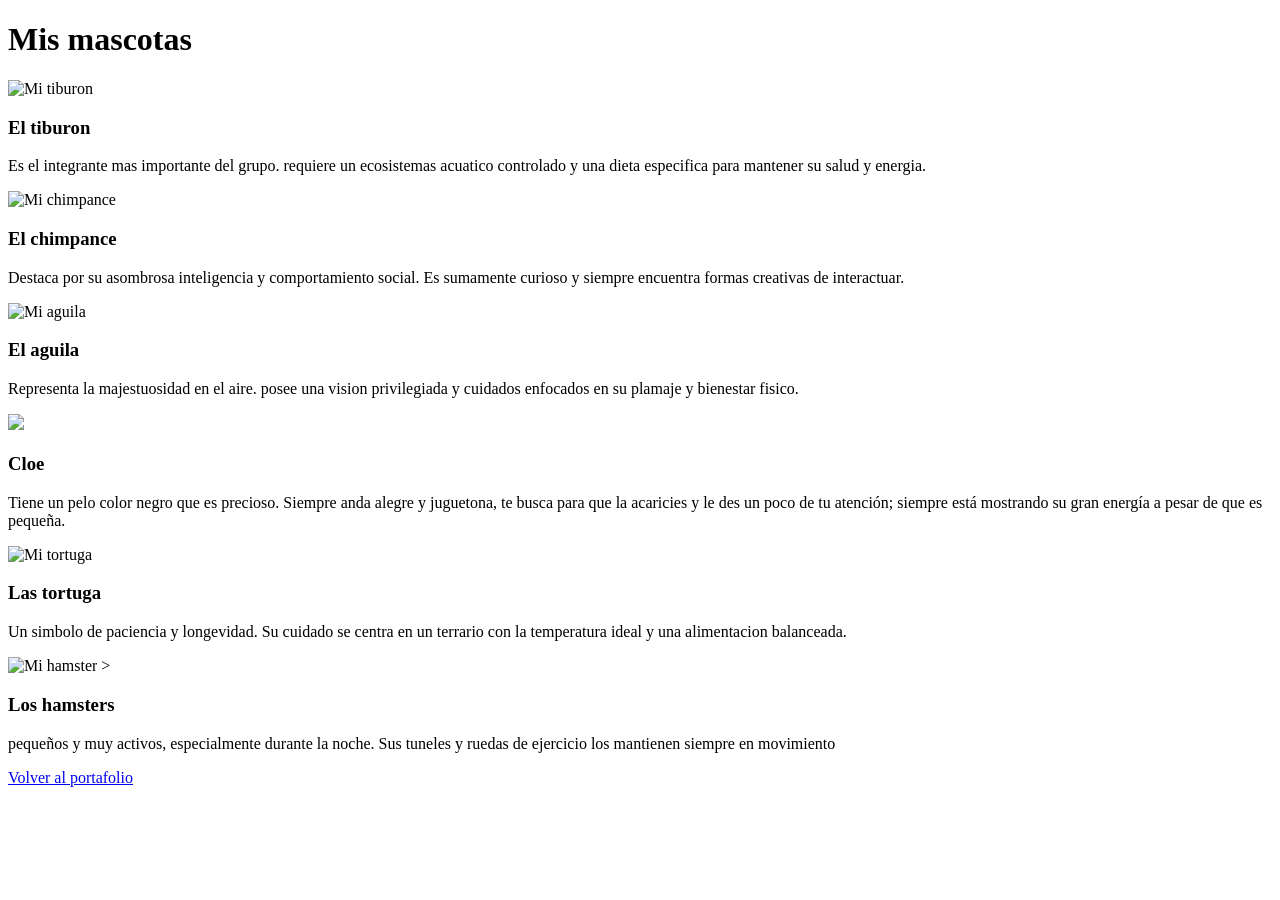
==== src/views/mascotas.html @ 564b0481 "mascotas-incorporado" ====
<!DOCTYPE html>
<html lang="es">

<head>
    <meta charset="UTF-8">
    <meta name="viewport" content="width=device-width, initial-scale=1.0">
    <title>Mis mascotas</title>
    <link rel="stylesheet" href="/portafolio-html/src/css/mascota.css">
</head>

<body>
    <header>
        <h1>Mis mascotas</h1>
    </header>
    <main>
        <section class="galeria-mascotas">
            <article class="tarjeta-mascotas">
                <img src="/portafolio-html/public/img/tibu.webp" alt="Mi tiburon">
                <h3>El tiburon</h3>
                <p>Es el integrante mas importante del grupo. requiere un ecosistemas acuatico controlado y una dieta
                    especifica para mantener su salud y energia.</p>
            </article>
            <article class="tarjeta-mascotas">
                <img src="/portafolio-html/public/img/cesar.webp" alt="Mi chimpance">
                <h3>El chimpance</h3>
                <p>Destaca por su asombrosa inteligencia y comportamiento social. Es sumamente curioso y siempre
                    encuentra formas creativas de interactuar. </p>
            </article>
            <article class="tarjeta-mascotas">
                <img src="/portafolio-html/public/img/eagle.webp" alt="Mi aguila">
                <h3>El aguila</h3>
                <p>Representa la majestuosidad en el aire. posee una vision privilegiada y cuidados enfocados en su
                    plamaje y bienestar fisico.</p>
            </article>
            <article class="tarjeta-mascotas">
                <img src="/portafolio-html/public/img/chloe.webp">
                <h3>Cloe</h3>
                <p>Tiene un pelo color negro que es precioso. Siempre anda alegre y juguetona, te busca para que la
                    acaricies y le des un poco de tu atención; siempre está mostrando su gran energía a pesar de que es
                    pequeña.</p>
            </article>
            <article class="tarjeta-mascotas">
                <img src="/portafolio-html/public/img/tt.webp" alt="Mi tortuga">
                <h3>Las tortuga</h3>
                <P>Un simbolo de paciencia y longevidad. Su cuidado se centra en un terrario con la temperatura ideal y
                    una alimentacion balanceada.</P>
            </article>
            <article class="tarjeta-mascotas">
                <img src="/portafolio-html/public/img/fg.webp" alt="Mi hamster">
                ><h3>Los hamsters</h3>
                <p>pequeños y muy activos, especialmente durante la noche. Sus tuneles y ruedas de ejercicio los
                    mantienen siempre en movimiento</p>
            </article>

        </section>
    </main>

    <footer>
        <nav>
        <a href="/portafolio-html/index.html" class="btn-volver">Volver al portafolio</a>
        </nav>
    </footer>
</body>

</html>
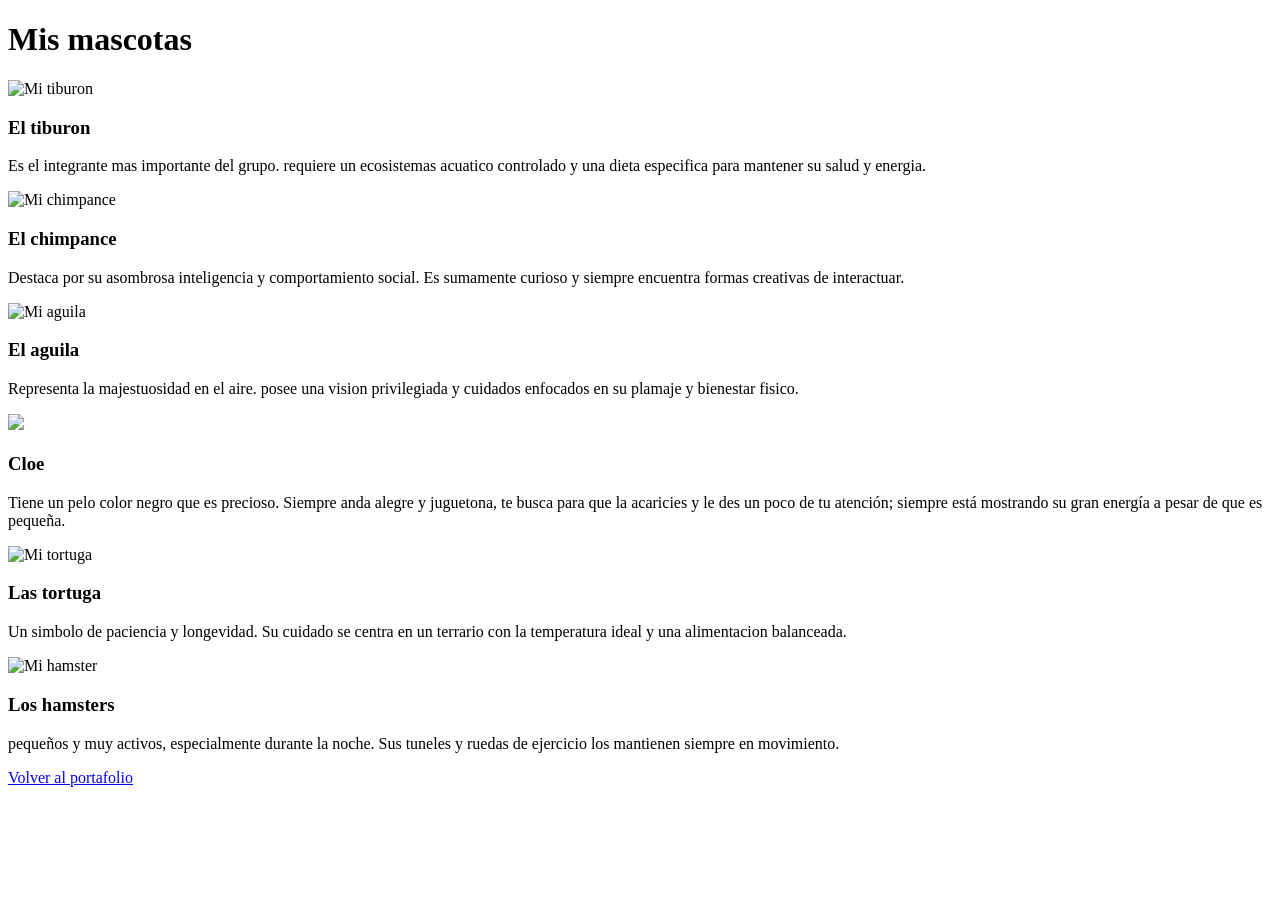
==== commit d59eef0b: "respinsive terminado" ====
--- a/src/views/mascotas.html
+++ b/src/views/mascotas.html
@@ -47,9 +47,9 @@
             </article>
             <article class="tarjeta-mascotas">
                 <img src="/portafolio-html/public/img/fg.webp" alt="Mi hamster">
-                ><h3>Los hamsters</h3>
+                <h3>Los hamsters</h3>
                 <p>pequeños y muy activos, especialmente durante la noche. Sus tuneles y ruedas de ejercicio los
-                    mantienen siempre en movimiento</p>
+                    mantienen siempre en movimiento.</p>
             </article>
 
         </section>
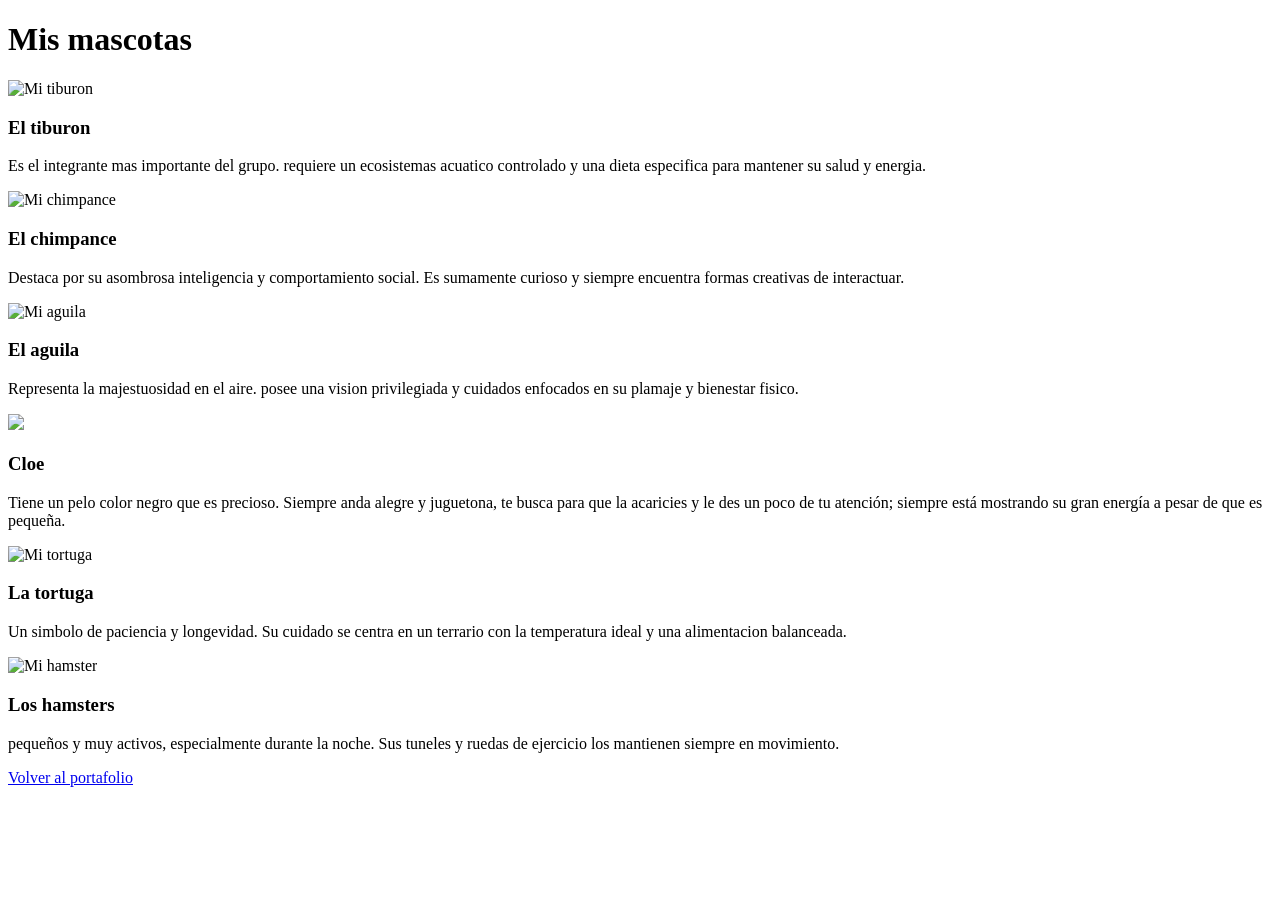
==== commit 6f2447f6: "update" ====
--- a/src/views/mascotas.html
+++ b/src/views/mascotas.html
@@ -15,19 +15,19 @@
     <main>
         <section class="galeria-mascotas">
             <article class="tarjeta-mascotas">
-                <img src="/portafolio-html/public/img/tibu.webp" alt="Mi tiburon">
+                <img src="/portafolio-html/public/img/tiburon.jpeg" alt="Mi tiburon">
                 <h3>El tiburon</h3>
                 <p>Es el integrante mas importante del grupo. requiere un ecosistemas acuatico controlado y una dieta
                     especifica para mantener su salud y energia.</p>
             </article>
             <article class="tarjeta-mascotas">
-                <img src="/portafolio-html/public/img/cesar.webp" alt="Mi chimpance">
+                <img src="/portafolio-html/public/img/chimopance.jpeg" alt="Mi chimpance">
                 <h3>El chimpance</h3>
                 <p>Destaca por su asombrosa inteligencia y comportamiento social. Es sumamente curioso y siempre
                     encuentra formas creativas de interactuar. </p>
             </article>
             <article class="tarjeta-mascotas">
-                <img src="/portafolio-html/public/img/eagle.webp" alt="Mi aguila">
+                <img src="/portafolio-html/public/img/aguila.jpg" alt="Mi aguila">
                 <h3>El aguila</h3>
                 <p>Representa la majestuosidad en el aire. posee una vision privilegiada y cuidados enfocados en su
                     plamaje y bienestar fisico.</p>
@@ -40,13 +40,13 @@
                     pequeña.</p>
             </article>
             <article class="tarjeta-mascotas">
-                <img src="/portafolio-html/public/img/tt.webp" alt="Mi tortuga">
-                <h3>Las tortuga</h3>
+                <img src="/portafolio-html/public/img/tortuga.jpg" alt="Mi tortuga">
+                <h3>La tortuga</h3>
                 <P>Un simbolo de paciencia y longevidad. Su cuidado se centra en un terrario con la temperatura ideal y
                     una alimentacion balanceada.</P>
             </article>
             <article class="tarjeta-mascotas">
-                <img src="/portafolio-html/public/img/fg.webp" alt="Mi hamster">
+                <img src="/portafolio-html/public/img/hamster.jpeg" alt="Mi hamster">
                 <h3>Los hamsters</h3>
                 <p>pequeños y muy activos, especialmente durante la noche. Sus tuneles y ruedas de ejercicio los
                     mantienen siempre en movimiento.</p>
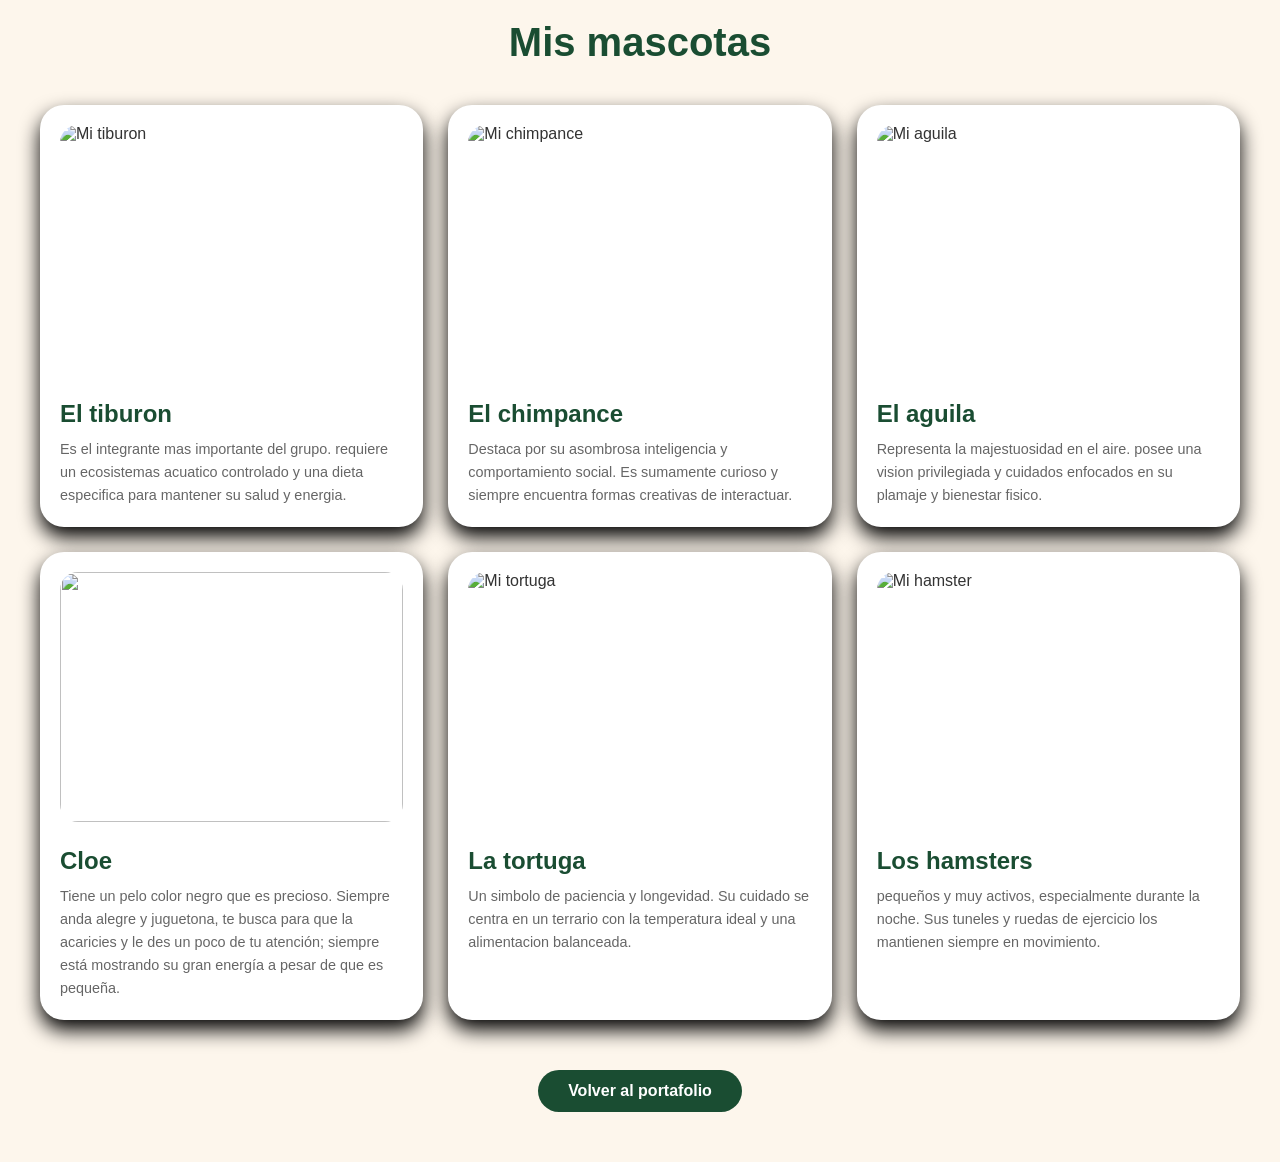
==== commit 32ba04da: "." ====
--- a/src/views/mascotas.html
+++ b/src/views/mascotas.html
@@ -5,7 +5,7 @@
     <meta charset="UTF-8">
     <meta name="viewport" content="width=device-width, initial-scale=1.0">
     <title>Mis mascotas</title>
-    <link rel="stylesheet" href="/portafolio-html/src/css/mascota.css">
+    <link rel="stylesheet" href="../css/mascota.css">
 </head>
 
 <body>
--- a/src/css/mascota.css
+++ b/src/css/mascota.css
@@ -0,0 +1,106 @@
+*{
+    margin: 0;
+    padding: 0;
+    box-sizing: border-box;
+    list-style: none; }
+
+@import url('https://fonts.googleapis.com/css2?family=Manrope:wght@400;600;800&display=swap');
+
+body{
+    background-color: #fdf6ec;
+    font-family: 'manrope',sans-serif;
+    color: #333;
+    margin: 0;
+    padding: 20px;
+}
+header h1{
+    text-align: center;
+    color: #1a4d32;
+    font-weight: 800;
+    font-size: 2.5rem;
+    margin-bottom: 40px;
+
+}
+
+.galeria-mascotas{
+    display: grid;
+    grid-template-columns: repeat(3,1fr);
+    gap:25px;
+    max-width: 1200px;  
+    margin: 0 auto;
+}
+
+.tarjeta-mascotas{
+    background: white;
+    border-radius: 24px;
+    padding: 20px;
+    box-shadow: 0 10px 20px rgba(0, 0, 0, 05);
+    transition:0.3s ease;
+    display: flex;
+    flex-direction: column;
+
+}
+.tarjeta-mascotas:hover{
+    transform: translateY(-5px);
+}
+
+.tarjeta-mascotas img{
+    width: 100%;
+    height: 250px;
+    object-fit: cover;
+    border-radius: 18px;
+    margin-bottom: 15px;
+}
+
+.tarjeta-mascotas h3{
+    margin: 10px 0;
+    font-size: 1.5rem;
+    color: #1a4d32;
+}
+
+.tarjeta-mascotas p{
+    font-size: 0.9rem;
+    line-height: 1.6;
+    color: #666;
+    flex-grow: 1;
+}
+
+footer{
+    text-align: center;
+    margin-top: 50px;
+    padding-bottom: 30px;
+}
+
+.btn-volver{
+    background-color:#1a4d32 ;
+    color: white;
+    padding: 12px 30px;
+    border-radius: 50px;
+    text-decoration: none;
+    font-weight: 600;
+    display: inline-block;
+    transition: 0.3s;
+    
+}
+.btn-volver:hover{
+    background-color: #2d7a52;
+}
+
+
+@media (max-width: 426px) {
+.galeria-mascotas{
+    grid-template-columns: repeat(2,1fr);
+
+    
+}
+.tarjeta-mascotas img{
+    height: 150px;
+}
+.tarjeta-mascotas {
+    padding: 10px;
+}
+.tarjeta-mascotas p{
+    font-size: 0.7rem;
+}
+
+}
